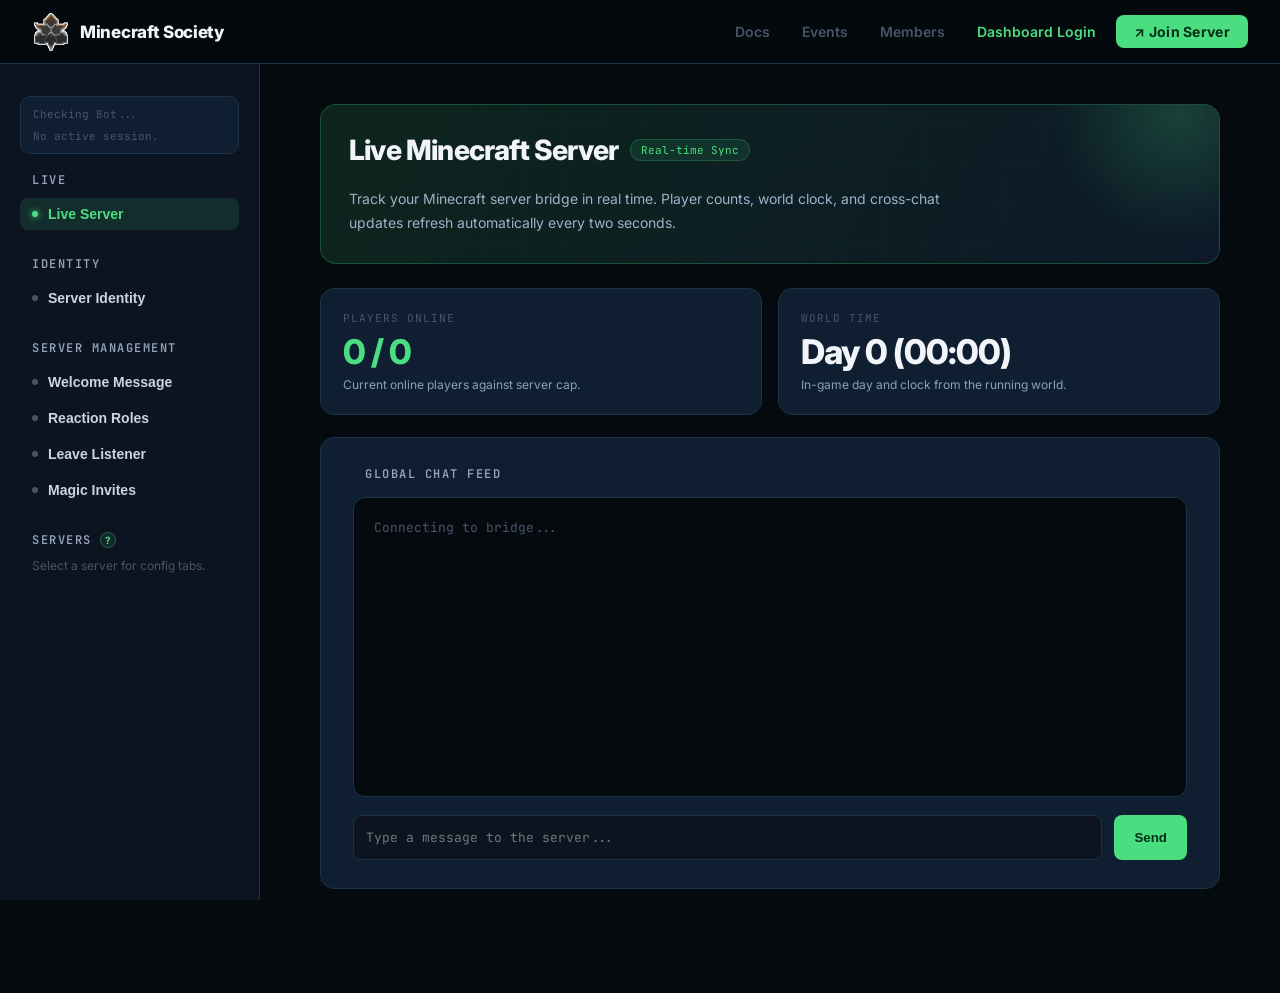
==== dashboard.html @ 1edb0b42 "Reaction Role Maker" ====
<!DOCTYPE html>
<html lang="en">
<head>
<meta charset="UTF-8">
<meta name="viewport" content="width=device-width, initial-scale=1.0">
<title>Dashboard — Minecraft Society Bot</title>
<link rel="preconnect" href="https://fonts.googleapis.com">
<link rel="preconnect" href="https://fonts.gstatic.com" crossorigin>
<link href="https://fonts.googleapis.com/css2?family=Inter:wght@400;600;800&family=JetBrains+Mono:wght@400;700&display=swap" rel="stylesheet">
<link rel="stylesheet" href="styles/shared.css">
<style>
.sidebar-section { margin-bottom: 26px; }

.sidebar-status-box {
  margin-bottom: 18px;
  padding: 10px 12px;
  border: 1px solid var(--border);
  border-radius: 10px;
  background: var(--card);
  display: flex;
  flex-direction: column;
  gap: 8px;
}

#bot-status,
#session-info {
  font-family:'JetBrains Mono', monospace;
  font-size:11px;
  color:var(--muted);
}

.sidebar-help-row {
  display:flex;
  align-items:center;
  margin-bottom:10px;
}

.guild-hint {
  font-size:12px;
  color:var(--muted);
  margin:0 0 10px 12px;
}

.guild-list {
  display:flex;
  flex-direction:column;
  gap:8px;
}

.server-pill {
  width:100%;
  background:var(--card); border:1px solid var(--border); color:var(--text);
  padding:10px 12px; border-radius:10px; font-weight:600; font-size:13px; cursor:pointer;
  transition:all .2s; font-family:'Inter', sans-serif; display:flex; align-items:center; gap:8px;
  text-align:left;
}
.server-pill:hover { border-color:var(--green); color:var(--white); }
.server-pill.active { background:rgba(74,222,128,.1); border-color:var(--green); color:var(--green); }
.server-pill.active::before { content:''; width:8px; height:8px; border-radius:50%; background:var(--green); box-shadow:0 0 8px var(--green); }

/* MAIN CONTENT */
main { margin-left:var(--sidebar-w); padding:calc(var(--header-h) + 40px) 60px 80px; position:relative; z-index:1; }

.server-bar-label, .sidebar-label {
  font-family: 'JetBrains Mono', monospace;
  font-size: 12px;           /* Increased from 10px */
  font-weight: 600;          /* Made it bolder */
  letter-spacing: 1.5px;     /* Slightly tightened to balance the larger size */
  color: #94a3b8;            /* Brightened from var(--muted) for better contrast */
  text-transform: uppercase;
}

/* TAB CONTENT AREAS */
.tab-content { display: none; animation:fadeUp .4s ease both; }
.tab-content.active { display: block; }

.section-title {
  display:flex;
  align-items:center;
  gap:12px;
  margin-bottom:20px;
}

.section-title h2 {
  color:var(--white);
  font-size:28px;
  letter-spacing:-0.8px;
}

.tag {
  font-family:'JetBrains Mono', monospace;
  font-size:11px;
  background:rgba(74,222,128,.1);
  color:var(--green);
  border:1px solid rgba(74,222,128,.2);
  padding:4px 10px;
  border-radius:999px;
}

/* LIVE TAB */
.live-hero {
  margin-bottom:24px;
  background:linear-gradient(120deg, rgba(74,222,128,.13), rgba(15,30,48,.75));
  border:1px solid rgba(74,222,128,.25);
  border-radius:16px;
  padding:28px;
  position:relative;
  overflow:hidden;
}

.live-hero::after {
  content:'';
  position:absolute;
  width:260px;
  height:260px;
  border-radius:50%;
  background:radial-gradient(circle, rgba(74,222,128,.2), transparent 70%);
  top:-120px;
  right:-90px;
}

.live-subtitle {
  font-size:14px;
  color:#9cb3c9;
  max-width:620px;
  line-height:1.7;
}

.live-stat-grid {
  display:grid;
  grid-template-columns:repeat(auto-fit, minmax(260px, 1fr));
  gap:16px;
  margin-bottom:22px;
}

.live-stat {
  background:var(--card);
  border:1px solid var(--border);
  border-radius:14px;
  padding:22px;
  transition:border-color .2s, transform .2s, box-shadow .2s;
}

.live-stat:hover {
  border-color:rgba(74,222,128,.35);
  transform:translateY(-2px);
  box-shadow:0 10px 36px rgba(74,222,128,.08);
}

.live-stat-label {
  font-family:'JetBrains Mono', monospace;
  font-size:11px;
  letter-spacing:1px;
  text-transform:uppercase;
  color:var(--muted);
  margin-bottom:10px;
}

.live-stat-value {
  font-size:34px;
  line-height:1;
  font-weight:800;
  color:var(--white);
  letter-spacing:-1px;
  margin-bottom:8px;
}

.live-stat-value.green {
  color:var(--green);
}

.live-stat-note {
  font-size:12px;
  color:#8aa2b8;
}

.chat-box {
  height:300px;
  overflow-y:auto;
  background:var(--bg);
  border:1px solid var(--border);
  border-radius:12px;
  padding:20px;
  font-family:'JetBrains Mono', monospace;
  font-size:13px;
  margin-bottom:18px;
  line-height:1.6;
}

.chat-send {
  background:var(--green);
  color:#052e16;
  border:none;
  border-radius:8px;
  padding:0 20px;
  font-weight:700;
  cursor:pointer;
  transition:all .2s;
}

.chat-send:hover {
  background:#3bca70;
  transform:translateY(-1px);
}

.requires-server-note {
  display:none;
  background:rgba(251,191,36,.08);
  border:1px solid rgba(251,191,36,.25);
  color:#fbbf24;
  border-radius:10px;
  padding:12px 14px;
  margin-bottom:16px;
  font-size:13px;
}

.requires-server-note.visible {
  display:block;
}

/* FORMS & CARDS */
.command-box { background:var(--card); border:1px solid var(--border); border-radius:14px; padding:28px 32px; margin-bottom:24px; }
.command-box h3 { font-size: 18px; color: var(--white); margin-bottom: 16px; }
.input-group { margin-bottom: 20px; display: flex; flex-direction: column; gap: 8px; }
.input-group label { font-family:'JetBrains Mono', monospace; font-size:12px; color:var(--muted); }
input[type="text"], textarea {
  background: #08101a; border: 1px solid var(--border); color: var(--white);
  padding: 12px 16px; border-radius: 8px; font-family: 'JetBrains Mono', monospace; font-size: 13px;
  width: 100%; transition: border-color 0.2s;
}
input[type="text"]:focus, textarea:focus { outline: none; border-color: var(--green); }
textarea { resize: vertical; min-height: 100px; }

/* BUTTONS */
.btn-primary {
  background: var(--green); color: #052e16; padding: 10px 20px; border-radius: 8px;
  font-weight: 700; font-family: 'Inter', sans-serif; border: none; cursor: pointer; transition: all 0.2s;
}
.btn-primary:hover { background: #3bca70; transform: translateY(-1px); }
.btn-primary:disabled { opacity: 0.6; cursor: not-allowed; transform: none; }
.btn-danger { background: rgba(231, 76, 60, 0.1); border: 1px solid #e74c3c; color: #e74c3c; padding: 6px 12px; border-radius: 6px; cursor: pointer; font-size: 12px; font-weight: bold; transition: all 0.2s; }
.btn-danger:hover { background: #e74c3c; color: white; }

/* TABLE */
table { width: 100%; border-collapse: collapse; margin-top: 10px; }
th { text-align: left; padding: 12px; font-family: 'JetBrains Mono', monospace; font-size: 11px; color: var(--muted); text-transform: uppercase; border-bottom: 1px solid var(--border); }
td { padding: 16px 12px; border-bottom: 1px solid var(--border); font-size: 14px; }
td code { background: #08101a; padding: 4px 8px; border-radius: 4px; color: var(--green); font-family: 'JetBrains Mono', monospace; font-size: 12px; }

/* TOASTS */
#toast-container { position: fixed; bottom: 30px; right: 30px; display: flex; flex-direction: column; gap: 10px; z-index: 1000; }
.toast { background: var(--card); border-left: 4px solid var(--green); color: var(--white); padding: 16px 24px; border-radius: 8px; box-shadow: 0 10px 30px rgba(0,0,0,0.5); font-size: 14px; font-weight: 600; animation: slideIn 0.3s ease forwards; display: flex; align-items: center; gap: 12px; }
.toast.error { border-left-color: #e74c3c; }
.toast.fade-out { animation: fadeOut 0.3s ease forwards; }

@keyframes fadeUp { from{opacity:0;transform:translateY(10px)} to{opacity:1;transform:translateY(0)} }
@keyframes slideIn { from{opacity:0;transform:translateX(50px)} to{opacity:1;transform:translateX(0)} }
@keyframes fadeOut { from{opacity:1;transform:translateX(0)} to{opacity:0;transform:translateX(50px)} }

/* MODAL STYLES */
.help-icon {
  display: inline-flex; align-items: center; justify-content: center;
  width: 16px; height: 16px; border-radius: 50%; background: rgba(74,222,128,0.1);
  color: var(--green); font-size: 10px; font-weight: bold; cursor: pointer;
  margin-left: 8px; border: 1px solid rgba(74,222,128,0.3); transition: all 0.2s;
}
.help-icon:hover { background: var(--green); color: #052e16; }

.modal-overlay {
  position: fixed; top: 0; left: 0; right: 0; bottom: 0;
  background: rgba(5, 10, 15, 0.8); backdrop-filter: blur(4px);
  display: none; justify-content: center; align-items: center; z-index: 1000;
  animation: fadeIn 0.2s ease;
}
.modal-overlay.active { display: flex; }
.modal {
  background: var(--card); border: 1px solid var(--border); border-radius: 12px;
  padding: 32px; max-width: 400px; width: 100%; position: relative;
  box-shadow: 0 20px 40px rgba(0,0,0,0.5);
}
.modal h3 { color: var(--white); margin-bottom: 12px; font-size: 18px; }
.close-btn {
  position: absolute; top: 16px; right: 16px; background: none; border: none;
  color: var(--muted); font-size: 24px; cursor: pointer; transition: color 0.2s;
}
.close-btn:hover { color: var(--white); }

/* EMBED BUILDER GRID */
.embed-builder-grid { 
  display: grid; 
  grid-template-columns: 1fr 1fr; 
  gap: 40px; 
  align-items: start; 
}

@media (max-width: 960px) { 
  .embed-builder-grid { grid-template-columns: 1fr; } 
}

/* LIVE DISCORD PREVIEW STYLES */
.embed-preview-panel {
  position: sticky;
  top: 100px;
}

.embed-preview-title {
  display:block;
  margin-bottom: 12px;
  font-family:'JetBrains Mono', monospace;
  font-size:11px;
  letter-spacing:1px;
  text-transform:uppercase;
  color:#9cb3c9;
}

.embed-preview-container {
  background: #313338; /* Exact Discord background */
  border-radius: 8px;
  padding: 16px;
  border:1px solid rgba(148,163,184,.18);
}

.discord-message-header { display: flex; align-items: center; gap: 12px; margin-bottom: 8px; }
.discord-avatar { width: 40px; height: 40px; border-radius: 50%; background: var(--green); display: flex; align-items: center; justify-content: center; color: #052e16; font-weight: bold; }
.discord-bot-name { color: #f2f3f5; font-size: 16px; font-weight: 600; display: flex; align-items: center; gap: 6px; }
.discord-bot-tag { background: #5865F2; color: white; font-size: 10px; padding: 2px 4px; border-radius: 3px; font-weight: 600; text-transform: uppercase; }

.discord-embed {
  background: #2b2d31;
  border-radius: 4px;
  border-left: 4px solid #1e1f22;
  padding: 12px 16px 16px 16px;
  display: flex; flex-direction: column; gap: 8px;
  max-width: 432px; margin-left: 52px;
}

.embed-author { display: flex; align-items: center; gap: 8px; font-size: 14px; font-weight: 600; color: #ffffff; display: none; }
.embed-author-img { width: 24px; height: 24px; border-radius: 50%; object-fit: cover; display: none; }
.embed-title { font-size: 16px; font-weight: 700; color: #00a8fc; display: none; }
.embed-description { font-size: 14px; line-height: 1.375; color: #dbdee1; white-space: pre-wrap; }
.embed-main-image { max-width: 100%; border-radius: 4px; margin-top: 8px; display: none; }
.embed-thumbnail { width: 80px; height: 80px; border-radius: 4px; object-fit: cover; display: none; float: right; margin-left: 16px; }
.embed-footer { display: flex; align-items: center; gap: 8px; font-size: 12px; color: #949ba4; margin-top: 8px; display: none; }
.embed-footer-img { width: 20px; height: 20px; border-radius: 50%; object-fit: cover; display: none; }

.pill {
  display:inline-flex; align-items:center; gap:5px;
  background:rgba(251,191,36,.08); border:1px solid rgba(251,191,36,.2);
  color:#fbbf24; border-radius:999px; padding:3px 10px;
  font-size:12px; font-family:'JetBrains Mono', monospace;
}

</style>
</head>
<body>

<div id="site-header"></div>


<div class="sidebar">
  <div class="sidebar-status-box">
    <div id="bot-status">Checking Bot...</div>
    <div id="session-info">Verifying session...</div>
  </div>

  <div class="sidebar-section">
    <div class="sidebar-label">Live</div>
    <button class="nav-tab active" onclick="switchTab('tab-minecraft', this)">
      <span class="sidebar-dot"></span>Live Server
    </button>
  </div>

  <div class="sidebar-section">
    <div class="sidebar-label">Identity</div>
    <button class="nav-tab" onclick="switchTab('tab-identity', this)">
      <span class="sidebar-dot"></span>Server Identity
    </button>
  </div>

  <div class="sidebar-section">
    <div class="sidebar-label">Server Management</div>
    <button class="nav-tab" onclick="switchTab('tab-general', this)">
      <span class="sidebar-dot"></span>Welcome Message
    </button>
    <button class="nav-tab" onclick="switchTab('tab-reaction', this)">
      <span class="sidebar-dot"></span>Reaction Roles
    </button>
    <button class="nav-tab" onclick="switchTab('tab-leave', this)">
      <span class="sidebar-dot"></span>Leave Listener
    </button>
    <button class="nav-tab" onclick="switchTab('tab-invites', this)">
      <span class="sidebar-dot"></span>Magic Invites
    </button>
  </div>

  <div class="sidebar-section" id="guild-selector-section">
    <div class="sidebar-help-row">
      <span class="sidebar-label" style="margin-bottom: 0;">Servers</span>
      <span class="help-icon" onclick="openHelpModal()" title="Where is my server?">?</span>
    </div>
    <p class="guild-hint">Select a server for config tabs.</p>
    <div id="guild-list" class="guild-list"></div>
  </div>
</div>

<main>
  <div id="settings-container">

    <div id="tab-minecraft" class="tab-content active">
      <div class="live-hero">
        <div class="section-title">
          <h2>Live Minecraft Server</h2>
          <span class="tag">Real-time Sync</span>
        </div>
        <p class="live-subtitle">Track your Minecraft server bridge in real time. Player counts, world clock, and cross-chat updates refresh automatically every two seconds.</p>
      </div>

      <div class="live-stat-grid">
        <div class="live-stat">
          <div class="live-stat-label">Players Online</div>
          <div class="live-stat-value green" id="mc-players">0 / 0</div>
          <div class="live-stat-note">Current online players against server cap.</div>
        </div>
        <div class="live-stat">
          <div class="live-stat-label">World Time</div>
          <div class="live-stat-value" id="mc-time">Day 0 (00:00)</div>
          <div class="live-stat-note">In-game day and clock from the running world.</div>
        </div>
      </div>

      <div class="command-box">
        <div class="sidebar-label" style="margin-bottom: 15px;">Global Chat Feed</div>
        <div id="mc-chat-box" class="chat-box">
          <div style="color: var(--muted)">Connecting to bridge...</div>
        </div>

        <div style="display: flex; gap: 12px;">
          <input type="text" id="mc-chat-input" placeholder="Type a message to the server..."
            style="flex: 1; background: var(--surface); border: 1px solid var(--border); color: var(--white); padding: 12px; border-radius: 8px;">

          <button onclick="sendToGame()" class="chat-send" style="height: 45px;">
            Send
          </button>
        </div>
      </div>
    </div>


    <div id="tab-identity" class="tab-content">
      <div class="requires-server-note" id="identity-server-note">Choose a server from the left sidebar to edit configuration for this tab.</div>
      <div class="command-box">
        <h3>Server Identity</h3>
        <div class="input-group">
          <label>Bot Nickname</label>
          <input type="text" id="config-nickname" placeholder="e.g. Society Bot" oninput="updateWelcomePreview(); updateLeavePreview()">
        </div>
        <button id="save-identity-btn" class="btn-primary" onclick="saveServerIdentity()">Save Server Identity</button>
      </div>
    </div>

    <div id="tab-general" class="tab-content">
      <div class="requires-server-note" id="general-server-note">Choose a server from the left sidebar to edit configuration for this tab.</div>
      <div class="command-box">
        <h3>Welcome Embed Builder</h3>
        <div class="embed-builder-grid">
          <div class="embed-form">
            <p style="color: var(--muted); font-size: 13px; margin-bottom: 24px; display: flex; align-items: center; flex-wrap: wrap; gap: 8px;">
              Variables:
              <span class="pill">$USER</span>
              <span class="pill">$GUILD</span>
              <span class="pill">$MEMBER_COUNT</span>
              <span class="pill">$INVITE</span>
              <span class="pill">$AGE</span>
              <span class="pill">$PFP</span>
              <span class="pill">$TIME</span>
            </p>

            <div class="input-group">
              <label>Title</label>
              <input type="text" id="emb-title" placeholder="Main header text" oninput="updateWelcomePreview()">
            </div>
            <div class="input-group">
              <label>Description <span style="color: #ef4444;">(Required)</span></label>
              <textarea id="emb-desc" placeholder="Hello $USER, welcome to the server!&#10;Joined via: $INVITE $INVITER&#10;Account age: $AGE&#10;Time: $TIME" oninput="updateWelcomePreview()"></textarea>
            </div>
            <div class="input-group">
              <label>Sidebar Color (Hex)</label>
              <input type="text" id="emb-color" placeholder="#4ade80" oninput="updateWelcomePreview()">
            </div>
            <div class="input-group">
              <label>Thumbnail URL (Top Right)</label>
              <input type="text" id="emb-thumb" placeholder="https://..." oninput="updateWelcomePreview()">
            </div>
            <div class="input-group">
              <label>Main Image URL (Bottom)</label>
              <input type="text" id="emb-image" placeholder="https://..." oninput="updateWelcomePreview()">
            </div>
            <div class="input-group" style="margin-bottom: 0;">
              <label>Footer Text</label>
              <input type="text" id="emb-footer" placeholder="You are member #$MEMBER_COUNT" oninput="updateWelcomePreview()">
            </div>
          </div>

          <div class="embed-preview-panel">
            <span class="embed-preview-title">Live Preview</span>
            <div class="embed-preview-container">
              <div class="discord-message-header">
                <img class="discord-avatar" src="https://cdn.discordapp.com/app-icons/1493768627256688772/92a33a206de225c5086eea041cd0ee77.png" style="object-fit: cover;">

                <div class="discord-bot-name">
                  <span id="prev-bot-name">Society Bot</span>
                  <span class="discord-bot-tag">✓ BOT</span>
                </div>
              </div>

              <div class="discord-embed" id="prev-container">
                <div style="display: flex; justify-content: space-between; align-items: flex-start;">
                  <div style="flex: 1;">
                    <div class="embed-title" id="prev-title"></div>
                    <div class="embed-description" id="prev-desc">Hello $USER, please read the rules...</div>
                  </div>

                  <img src="" class="embed-thumbnail" id="prev-thumb">
                </div>

                <img src="" class="embed-main-image" id="prev-image">

                <div class="embed-footer" id="prev-footer-wrap">
                  <span id="prev-footer-text"></span>
                </div>
              </div>
            </div>
          </div>
        </div>

        <button id="save-welcome-btn" class="btn-primary" style="margin-top: 20px;" onclick="saveWelcomeEmbedConfig()">Save Welcome Embed</button>
      </div>
    </div>

    <div id="tab-leave" class="tab-content">
      <div class="requires-server-note" id="leave-server-note">Choose a server from the left sidebar to edit leave listener embed settings.</div>
      <div class="command-box">
        <h3>Leave Listener Embed Builder</h3>
        <div class="embed-builder-grid">

          <div class="embed-form">
            <p style="color: var(--muted); font-size: 13px; margin-bottom: 24px; display: flex; align-items: center; flex-wrap: wrap; gap: 8px;">
              Variables:
              <span class="pill">$USER</span>
              <span class="pill">$TIME_IN_SERVER</span>
              <span class="pill">$ROLES</span>
              <span class="pill">$MEMBER_COUNT</span>
              <span class="pill">$PFP</span>
              <span class="pill">$TIME</span>
            </p>

            <div class="input-group">
              <label>Title</label>
              <input type="text" id="leave-emb-title" placeholder="Member Left" oninput="updateLeavePreview()">
            </div>
            <div class="input-group">
              <label>Description <span style="color: #ef4444;">(Required)</span></label>
              <textarea id="leave-emb-desc" placeholder="$USER left the server.&#10;Time in server: $TIME_IN_SERVER&#10;Roles: $ROLES" oninput="updateLeavePreview()"></textarea>
            </div>
            <div class="input-group">
              <label>Sidebar Color (Hex)</label>
              <input type="text" id="leave-emb-color" placeholder="#ef4444" oninput="updateLeavePreview()">
            </div>
            <div class="input-group">
              <label>Thumbnail URL (Top Right)</label>
              <input type="text" id="leave-emb-thumb" placeholder="https://..." oninput="updateLeavePreview()">
            </div>
            <div class="input-group">
              <label>Main Image URL (Bottom)</label>
              <input type="text" id="leave-emb-image" placeholder="https://..." oninput="updateLeavePreview()">
            </div>
            <div class="input-group" style="margin-bottom: 0;">
              <label>Footer Text</label>
              <input type="text" id="leave-emb-footer" placeholder="Member Count: $MEMBER_COUNT" oninput="updateLeavePreview()">
            </div>
          </div>

          <div class="embed-preview-panel">
            <span class="embed-preview-title">Live Preview</span>
            <div class="embed-preview-container">
              <div class="discord-message-header">
                <img class="discord-avatar" src="https://cdn.discordapp.com/app-icons/1493768627256688772/92a33a206de225c5086eea041cd0ee77.png" style="object-fit: cover;">

                <div class="discord-bot-name">
                  <span id="leave-prev-bot-name">Society Bot</span>
                  <span class="discord-bot-tag">✓ BOT</span>
                </div>
              </div>

              <div class="discord-embed" id="leave-prev-container">

                <div style="display: flex; justify-content: space-between; align-items: flex-start;">

                  <div style="flex: 1;">
                    <div class="embed-title" id="leave-prev-title"></div>
                    <div class="embed-description" id="leave-prev-desc">$USER left the server.</div>
                  </div>

                  <img src="" class="embed-thumbnail" id="leave-prev-thumb">
                </div>

                <img src="" class="embed-main-image" id="leave-prev-image">

                <div class="embed-footer" id="leave-prev-footer-wrap">
                  <span id="leave-prev-footer-text"></span>
                </div>
              </div>
            </div>
          </div>
        </div>
        <button id="save-leave-btn" class="btn-primary" style="margin-top: 20px;" onclick="saveLeaveEmbedConfig()">Save Leave Settings</button>
      </div>
    </div>

    <div id="tab-reaction" class="tab-content">
      <div class="requires-server-note" id="reaction-server-note">Choose a server from the left sidebar to edit reaction role templates.</div>
      <div class="command-box">
        <h3>Reaction Role Builder</h3>
        <p style="color: var(--muted); font-size: 13px; margin-bottom: 16px; display: flex; align-items: center; flex-wrap: wrap; gap: 8px;">
          Variables:
          <span class="pill">$CHANNEL</span>
          <span class="pill">$ROLE</span>
        </p>

        <div class="input-group" style="margin-bottom: 12px;">
          <label>Live Reaction Roles</label>
          <div id="rr-live-list" style="display:flex; flex-direction:column; gap:8px; color: var(--muted); font-size: 13px;">No live reaction roles yet. Click Send Message to create one.</div>
          <div style="margin-top: 10px;">
            <button class="btn-primary" type="button" id="rr-new-config-btn" onclick="startNewReactionRoleConfig()">New Reaction Role</button>
          </div>
        </div>

        <div id="rr-editor-panel" style="display:none;">
          <div style="display:grid; grid-template-columns: repeat(auto-fit, minmax(220px, 1fr)); gap: 12px; margin-bottom: 12px;">
            <div class="input-group" style="margin-bottom: 0;">
              <label>Target Channel</label>
              <select id="rr-channel-id" style="background: #08101a; border: 1px solid var(--border); color: var(--white); padding: 12px 16px; border-radius: 8px; font-family: 'JetBrains Mono', monospace; font-size: 13px; width: 100%;">
                <option value="">Select a channel...</option>
              </select>
            </div>
            <div class="input-group" style="margin-bottom: 0;">
              <label>Message ID (optional for edits)</label>
              <input type="text" id="rr-message-id" placeholder="Set existing message ID to edit it">
            </div>
          </div>

          <div class="input-group">
            <label>Message Content</label>
            <textarea id="rr-content" placeholder="Choose your roles in $CHANNEL\nAvailable roles: $ROLE"></textarea>
          </div>

          <div class="input-group">
            <label>Role Buttons</label>
            <div id="rr-buttons-container" style="display:flex; flex-direction:column; gap:10px;"></div>
            <div style="display:flex; gap:10px; margin-top: 12px; flex-wrap: wrap;">
              <button class="btn-primary" type="button" onclick="addReactionRoleButtonRow()">Add Button</button>
            </div>
          </div>

          <div style="display:flex; gap:10px; margin-top: 20px; flex-wrap: wrap;">
            <button id="publish-reaction-btn" class="btn-primary" onclick="publishReactionRoleConfig()">Send Message</button>
            <button id="cancel-reaction-btn" class="btn-danger" onclick="cancelReactionRoleEdit()">Cancel</button>
          </div>
        </div>
      </div>
    </div>

    <div id="tab-invites" class="tab-content">
      <div class="requires-server-note" id="invites-server-note">Choose a server from the left sidebar to manage magic invites.</div>
      <div class="command-box">
        <h3>Create Magic Invite</h3>
        <p style="color: var(--muted); font-size: 14px; margin-bottom: 16px;">Generate permanent invites mapped to friendly names.</p>
        <div style="display:flex; gap:10px; align-items: flex-end;">
          <div class="input-group" style="flex:1; margin-bottom:0;">
            <label>Alias Name (e.g. TikTok)</label>
            <input type="text" id="new-magic-alias" placeholder="Enter source name...">
          </div>
          <button class="btn-primary" id="generate-magic-btn" onclick="createMagicInvite()">Generate Invite</button>
        </div>
      </div>

      <div class="command-box">
        <h3>Active Links</h3>
        <table>
          <thead><tr><th>Alias Name</th><th>Discord Link</th><th style="text-align:right;">Action</th></tr></thead>
          <tbody id="alias-list"></tbody>
        </table>
      </div>
    </div>
  </div>
</main>

<div id="toast-container"></div>

<script src="scripts/header-loader.js"></script>
<script src="dashboard.js"></script>
<div class="modal-overlay" id="help-modal" onclick="closeHelpModal()">
  <div class="modal" onclick="event.stopPropagation()">
    <button class="close-btn" onclick="closeHelpModal()">&times;</button>
    <h3>Where is my server?</h3>
    <p style="color: var(--muted); font-size: 14px; line-height: 1.6; margin-bottom: 16px;">
      If you don't see your server in the left sidebar list, please check the following:
    </p>
    <ul style="color: var(--text); font-size: 14px; line-height: 1.8; padding-left: 20px; margin-bottom: 24px;">
      <li>You must have the <strong>Manage Server</strong> or <strong>Administrator</strong> permission in Discord.</li>
      <li>The <strong>Minecraft Society Bot</strong> must already be invited and inside the server.</li>
    </ul>
    <button class="btn-primary" style="width: 100%;" onclick="closeHelpModal()">Understood</button>
  </div>
</div>

<script>
  // Simple functions to open and close the modal
  function openHelpModal() { document.getElementById('help-modal').classList.add('active'); }
  function closeHelpModal() { document.getElementById('help-modal').classList.remove('active'); }
</script>
</body>
</html>
---- styles/shared.css ----
:root {
  --green: #4ade80;
  --bg: #050a0f;
  --surface: #0b1420;
  --card: #0f1e30;
  --border: #1a3347;
  --text: #cbd5e1;
  --muted: #475569;
  --white: #f1f5f9;
  --sidebar-w: 260px;
  --header-h: 64px;
}

*, *::before, *::after {
  margin: 0;
  padding: 0;
  box-sizing: border-box;
}

html {
  scroll-behavior: smooth;
}

body {
  background: var(--bg);
  color: var(--text);
  font-family: 'Inter', sans-serif;
  min-height: 100vh;
  overflow-x: hidden;
}

body::before {
  content: '';
  position: fixed;
  inset: 0;
  background-image:
    linear-gradient(rgba(74, 222, 128, 0.03) 1px, transparent 1px),
    linear-gradient(90deg, rgba(74, 222, 128, 0.03) 1px, transparent 1px);
  background-size: 40px 40px;
  pointer-events: none;
  z-index: 0;
}

header {
  position: fixed;
  top: 0;
  left: 0;
  right: 0;
  height: var(--header-h);
  background: rgba(5, 10, 15, 0.85);
  backdrop-filter: blur(16px);
  border-bottom: 1px solid var(--border);
  display: flex;
  align-items: center;
  justify-content: space-between;
  padding: 0 32px;
  z-index: 200;
}

.logo {
  display: flex;
  align-items: center;
  gap: 10px;
  font-weight: 800;
  font-size: 17px;
  color: var(--white);
  letter-spacing: -0.3px;
  text-decoration: none;
}

.logo-icon {
  width: 38px;
  height: 38px;
  border-radius: 6px;
  display: block;
  object-fit: contain;
}

nav {
  display: flex;
  align-items: center;
  gap: 8px;
}

nav a {
  color: var(--muted);
  text-decoration: none;
  font-size: 14px;
  font-weight: 600;
  padding: 6px 12px;
  border-radius: 8px;
  transition: color 0.2s, background 0.2s;
}

nav a:hover {
  color: var(--white);
  background: rgba(255, 255, 255, 0.05);
}

nav a.active {
  color: var(--green);
}

.btn-join,
.btn-invite {
  background: var(--green) !important;
  color: #052e16 !important;
  padding: 8px 18px !important;
  border-radius: 8px;
  font-weight: 700;
  letter-spacing: 0.3px;
  transition: all 0.2s !important;
}

.btn-join:hover,
.btn-invite:hover {
  background: transparent !important;
  color: var(--green) !important;
  box-shadow: inset 0 0 0 2px var(--green);
}

.hamburger {
  display: none;
  flex-direction: column;
  justify-content: center;
  gap: 5px;
  background: none;
  border: none;
  cursor: pointer;
  padding: 6px;
  border-radius: 8px;
  transition: background 0.2s;
}

.hamburger:hover { background: rgba(255, 255, 255, 0.06); }

.hamburger span {
  display: block;
  width: 22px;
  height: 2px;
  background: var(--white);
  border-radius: 2px;
  transition: transform 0.3s, opacity 0.3s;
}

.hamburger.open span:nth-child(1) { transform: translateY(7px) rotate(45deg); }
.hamburger.open span:nth-child(2) { opacity: 0; }
.hamburger.open span:nth-child(3) { transform: translateY(-7px) rotate(-45deg); }

.sidebar-overlay {
  display: none;
  position: fixed;
  inset: 0;
  background: rgba(0, 0, 0, 0.6);
  z-index: 90;
  backdrop-filter: blur(2px);
}

.sidebar-overlay.open { display: block; }

.sidebar {
  position: fixed;
  top: var(--header-h);
  left: 0;
  width: var(--sidebar-w);
  height: calc(100vh - var(--header-h));
  background: var(--surface);
  border-right: 1px solid var(--border);
  padding: 32px 20px;
  overflow-y: auto;
  z-index: 100;
  transition: transform 0.3s ease;
}

.sidebar-section { margin-bottom: 28px; }

.sidebar-label {
  font-family: 'JetBrains Mono', monospace;
  font-size: 10px;
  letter-spacing: 2px;
  color: var(--muted);
  text-transform: uppercase;
  margin-bottom: 10px;
  padding-left: 12px;
}

.sidebar a,
.nav-tab {
  display: flex;
  align-items: center;
  gap: 10px;
  padding: 8px 12px;
  border-radius: 8px;
  color: var(--text);
  text-decoration: none;
  font-size: 14px;
  font-weight: 600;
  transition: all 0.2s;
}

.nav-tab {
  margin-bottom: 4px;
  cursor: pointer;
  border: none;
  background: transparent;
  width: 100%;
  text-align: left;
}

.sidebar a:hover,
.nav-tab:hover {
  background: rgba(74, 222, 128, 0.07);
  color: var(--green);
  padding-left: 16px;
}

.sidebar a.active,
.nav-tab.active {
  background: rgba(74, 222, 128, 0.12);
  color: var(--green);
}

.sidebar-dot {
  width: 6px;
  height: 6px;
  border-radius: 50%;
  background: var(--muted);
  flex-shrink: 0;
  transition: background 0.2s;
}

.sidebar a:hover .sidebar-dot,
.sidebar a.active .sidebar-dot,
.nav-tab:hover .sidebar-dot,
.nav-tab.active .sidebar-dot {
  background: var(--green);
  box-shadow: 0 0 6px var(--green);
}

main {
  position: relative;
  z-index: 1;
}

.section-title {
  display: flex;
  align-items: center;
  gap: 12px;
  margin-bottom: 24px;
}

.section-title h2 {
  font-size: 22px;
  font-weight: 800;
  color: var(--white);
  letter-spacing: -0.5px;
}

.tag,
.section-title .tag,
.section-title .tag-auto {
  font-family: 'JetBrains Mono', monospace;
  font-size: 11px;
  border-radius: 999px;
  padding: 3px 10px;
}

.tag,
.section-title .tag {
  background: rgba(74, 222, 128, 0.1);
  color: var(--green);
  border: 1px solid rgba(74, 222, 128, 0.2);
}

.section-title .tag-auto {
  background: rgba(147, 197, 253, 0.08);
  color: #93c5fd;
  border: 1px solid rgba(147, 197, 253, 0.2);
}

.command-box {
  background: var(--card);
  border: 1px solid var(--border);
  border-radius: 14px;
  padding: 28px 32px;
  margin-bottom: 16px;
  transition: border-color 0.25s, box-shadow 0.25s, transform 0.25s;
  position: relative;
  overflow: hidden;
}

.command-box::before {
  content: '';
  position: absolute;
  top: 0;
  left: 0;
  width: 3px;
  height: 100%;
  background: var(--green);
  opacity: 0;
  transition: opacity 0.25s;
}

.command-box:hover {
  border-color: rgba(74, 222, 128, 0.3);
  box-shadow: 0 8px 40px rgba(74, 222, 128, 0.07);
  transform: translateY(-3px);
}

.command-box:hover::before { opacity: 1; }

.pill {
  display: inline-flex;
  align-items: center;
  gap: 5px;
  background: rgba(251, 191, 36, 0.08);
  border: 1px solid rgba(251, 191, 36, 0.2);
  color: #fbbf24;
  border-radius: 999px;
  padding: 3px 10px;
  font-size: 12px;
  font-family: 'JetBrains Mono', monospace;
}

footer {
  border-top: 1px solid var(--border);
  background: var(--surface);
  position: relative;
  z-index: 1;
}

.footer-inner { padding: 34px 60px 20px; }

.footer-top {
  display: grid;
  grid-template-columns: 1.7fr 1fr 1fr;
  gap: 40px;
  margin-bottom: 18px;
}

.footer-brand .logo { margin-bottom: 10px; }

.footer-brand p {
  font-size: 14px;
  color: var(--muted);
  line-height: 1.65;
  max-width: 460px;
  margin-bottom: 12px;
}

.social-list {
  display: flex;
  align-items: center;
  gap: 8px;
  flex-wrap: wrap;
}

.social-icon {
  width: 38px;
  height: 38px;
  position: relative;
  border-radius: 50%;
  border: 1px solid rgba(241, 245, 249, 0.32);
  background: rgba(241, 245, 249, 0.06);
  color: var(--white);
  display: inline-flex;
  align-items: center;
  justify-content: center;
  line-height: 0;
  padding: 0;
  text-decoration: none;
  transition: background 0.2s, border-color 0.2s, transform 0.2s;
}

.social-icon svg {
  position: absolute;
  inset: 0;
  margin: auto;
  width: 18px;
  height: 18px;
  display: block;
  flex-shrink: 0;
}

.social-icon.discord svg {
  width: 17px;
  height: 17px;
}

.social-icon.youtube svg {
  width: 20px;
  height: 14px;
}

.social-icon:hover {
  background: rgba(241, 245, 249, 0.14);
  border-color: rgba(241, 245, 249, 0.62);
  transform: translateY(-1px);
}

.footer-col h4 {
  font-family: 'JetBrains Mono', monospace;
  font-size: 10px;
  letter-spacing: 2px;
  text-transform: uppercase;
  color: var(--muted);
  margin-bottom: 12px;
}

.footer-col a {
  display: block;
  color: var(--text);
  text-decoration: none;
  font-size: 14px;
  font-weight: 600;
  margin-bottom: 8px;
  transition: color 0.2s;
}

.footer-col a:hover { color: var(--green); }

.footer-bottom {
  border-top: 1px solid var(--border);
  padding-top: 14px;
  display: flex;
  align-items: center;
  justify-content: space-between;
  flex-wrap: wrap;
  gap: 10px;
}

.footer-bottom p {
  font-family: 'JetBrains Mono', monospace;
  font-size: 11px;
  color: var(--muted);
}

.footer-bottom span { color: var(--green); }

::-webkit-scrollbar { width: 6px; }
::-webkit-scrollbar-track { background: var(--bg); }
::-webkit-scrollbar-thumb { background: var(--border); border-radius: 99px; }
::-webkit-scrollbar-thumb:hover { background: var(--muted); }

@media (max-width: 768px) {
  .sidebar {
    transform: translateX(-100%);
    display: flex;
    flex-direction: column;
  }

  .sidebar.open {
    transform: translateX(0);
    box-shadow: 4px 0 40px rgba(0, 0, 0, 0.5);
  }

  .hamburger { display: flex; }
  nav a:not(.btn-invite):not(.btn-join) { display: none; }

  main {
    margin-left: 0;
    padding: calc(var(--header-h) + 40px) 24px 60px;
  }

  footer { margin-left: 0; }
  .footer-inner { padding: 24px 24px 16px; }
  .footer-top { grid-template-columns: 1fr; gap: 18px; }
}
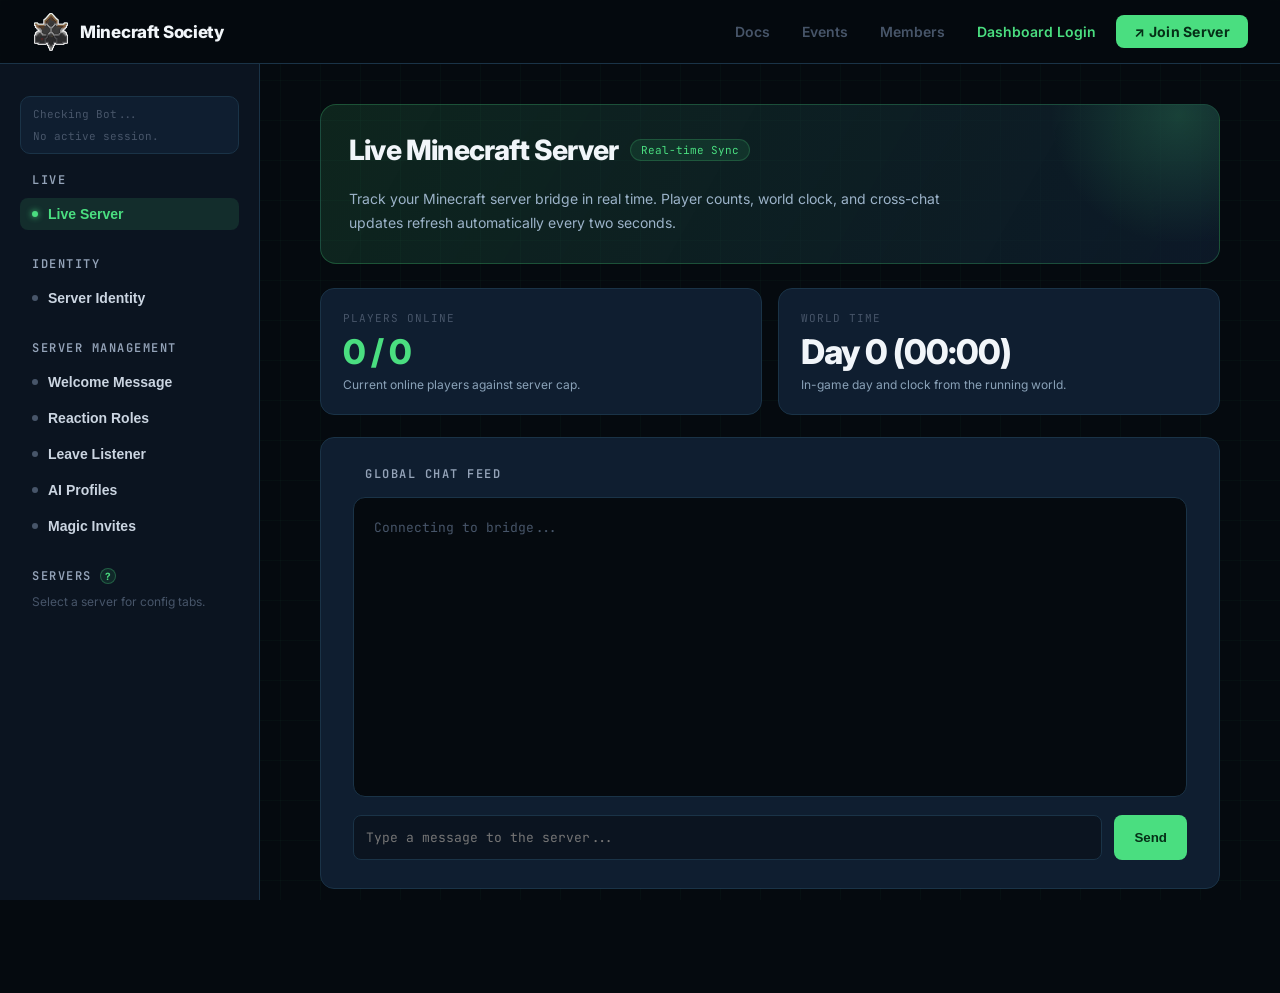
==== commit d2821699: "AI Profiles Dashboard Co-authored-by: Copilot <copilot@github.com>" ====
--- a/dashboard.html
+++ b/dashboard.html
@@ -4,6 +4,7 @@
 <meta charset="UTF-8">
 <meta name="viewport" content="width=device-width, initial-scale=1.0">
 <title>Dashboard — Minecraft Society Bot</title>
+<link rel="icon" href="/media/Inner.png">
 <link rel="preconnect" href="https://fonts.googleapis.com">
 <link rel="preconnect" href="https://fonts.gstatic.com" crossorigin>
 <link href="https://fonts.googleapis.com/css2?family=Inter:wght@400;600;800&family=JetBrains+Mono:wght@400;700&display=swap" rel="stylesheet">
@@ -228,7 +229,12 @@
   padding: 12px 16px; border-radius: 8px; font-family: 'JetBrains Mono', monospace; font-size: 13px;
   width: 100%; transition: border-color 0.2s;
 }
-input[type="text"]:focus, textarea:focus { outline: none; border-color: var(--green); }
+select {
+  background: #08101a; border: 1px solid var(--border); color: var(--white);
+  padding: 12px 16px; border-radius: 8px; font-family: 'JetBrains Mono', monospace; font-size: 13px;
+  width: 100%; transition: border-color 0.2s;
+}
+input[type="text"]:focus, textarea:focus, select:focus { outline: none; border-color: var(--green); }
 textarea { resize: vertical; min-height: 100px; }
 
 /* BUTTONS */
@@ -388,6 +394,9 @@
     <button class="nav-tab" onclick="switchTab('tab-leave', this)">
       <span class="sidebar-dot"></span>Leave Listener
     </button>
+    <button class="nav-tab" onclick="switchTab('tab-ai', this)">
+      <span class="sidebar-dot"></span>AI Profiles
+    </button>
     <button class="nav-tab" onclick="switchTab('tab-invites', this)">
       <span class="sidebar-dot"></span>Magic Invites
     </button>
@@ -455,6 +464,43 @@
           <input type="text" id="config-nickname" placeholder="e.g. Society Bot" oninput="updateWelcomePreview(); updateLeavePreview()">
         </div>
         <button id="save-identity-btn" class="btn-primary" onclick="saveServerIdentity()">Save Server Identity</button>
+      </div>
+
+      <div class="command-box">
+        <h3>Channel Routing</h3>
+        <p style="color: var(--muted); font-size: 13px; margin-bottom: 16px;">Configure where setup features post in this guild.</p>
+
+        <div class="input-group">
+          <label>Welcome Channel</label>
+          <select id="route-welcome-channel"></select>
+        </div>
+
+        <div class="input-group">
+          <label>Leave Channel</label>
+          <select id="route-leave-channel"></select>
+        </div>
+
+        <div class="input-group">
+          <label>Audit Edit Channel</label>
+          <select id="route-audit-edit-channel"></select>
+        </div>
+
+        <div class="input-group">
+          <label>Audit Delete Channel</label>
+          <select id="route-audit-delete-channel"></select>
+        </div>
+
+        <div class="input-group">
+          <label>AI Chat Channel</label>
+          <select id="route-ai-channel"></select>
+        </div>
+
+        <div class="input-group">
+          <label>Ticket Log Channel</label>
+          <select id="route-ticket-log-channel"></select>
+        </div>
+
+        <button id="save-routing-btn" class="btn-primary" onclick="saveChannelRoutingConfig()">Save Channel Routing</button>
       </div>
     </div>
 
@@ -617,14 +663,51 @@
       </div>
     </div>
 
+    <div id="tab-ai" class="tab-content">
+      <div class="requires-server-note" id="ai-server-note">Choose a server from the left sidebar to manage AI prompt profiles.</div>
+      <div class="command-box">
+        <h3>AI Prompt Profiles</h3>
+        <p style="color: var(--muted); font-size: 13px; margin-bottom: 16px; line-height: 1.6;">
+          Create multiple prompt profiles, edit their system prompts here, and use the slash command to switch which one the bot is currently running.
+        </p>
+
+        <div class="input-group">
+          <label>Active Profile</label>
+          <select id="ai-active-profile"></select>
+        </div>
+
+        <div class="input-group" style="margin-bottom: 12px;">
+          <label>Profiles</label>
+          <div id="ai-profile-list" style="display:flex; flex-direction:column; gap:8px; color: var(--muted); font-size: 13px;"></div>
+        </div>
+
+        <div class="input-group">
+          <label>Profile Name</label>
+          <input type="text" id="ai-profile-name" placeholder="Bob">
+        </div>
+
+        <div class="input-group">
+          <label>System Prompt</label>
+          <textarea id="ai-profile-prompt" placeholder="Write the AI personality prompt here..."></textarea>
+        </div>
+
+        <div style="display:flex; gap:10px; flex-wrap: wrap; margin-top: 20px;">
+          <button class="btn-primary" id="ai-new-profile-btn" type="button" onclick="createNewAIProfile()">New Profile</button>
+          <button class="btn-primary" id="ai-save-profile-btn" type="button" onclick="saveAIProfile()">Save Profile</button>
+          <button class="btn-primary" id="ai-set-active-btn" type="button" onclick="setActiveAIProfile()">Set Active</button>
+          <button class="btn-danger" id="ai-delete-profile-btn" type="button" onclick="deleteAIProfile()">Delete Profile</button>
+        </div>
+      </div>
+    </div>
+
     <div id="tab-reaction" class="tab-content">
       <div class="requires-server-note" id="reaction-server-note">Choose a server from the left sidebar to edit reaction role templates.</div>
       <div class="command-box">
         <h3>Reaction Role Builder</h3>
         <p style="color: var(--muted); font-size: 13px; margin-bottom: 16px; display: flex; align-items: center; flex-wrap: wrap; gap: 8px;">
-          Variables:
-          <span class="pill">$CHANNEL</span>
-          <span class="pill">$ROLE</span>
+          Mention format:
+          <span class="pill">&lt;#Channel ID&gt;</span>
+          <span class="pill">&lt;@!Role ID&gt;</span>
         </p>
 
         <div class="input-group" style="margin-bottom: 12px;">
@@ -651,7 +734,7 @@
 
           <div class="input-group">
             <label>Message Content</label>
-            <textarea id="rr-content" placeholder="Choose your roles in $CHANNEL\nAvailable roles: $ROLE"></textarea>
+            <textarea id="rr-content" placeholder="Choose your roles below."></textarea>
           </div>
 
           <div class="input-group">
--- a/styles/shared.css
+++ b/styles/shared.css
@@ -26,6 +26,8 @@
   color: var(--text);
   font-family: 'Inter', sans-serif;
   min-height: 100vh;
+  display: flex;
+  flex-direction: column;
   overflow-x: hidden;
 }
 
@@ -240,6 +242,7 @@
 main {
   position: relative;
   z-index: 1;
+  flex: 1 0 auto;
 }
 
 .section-title {
